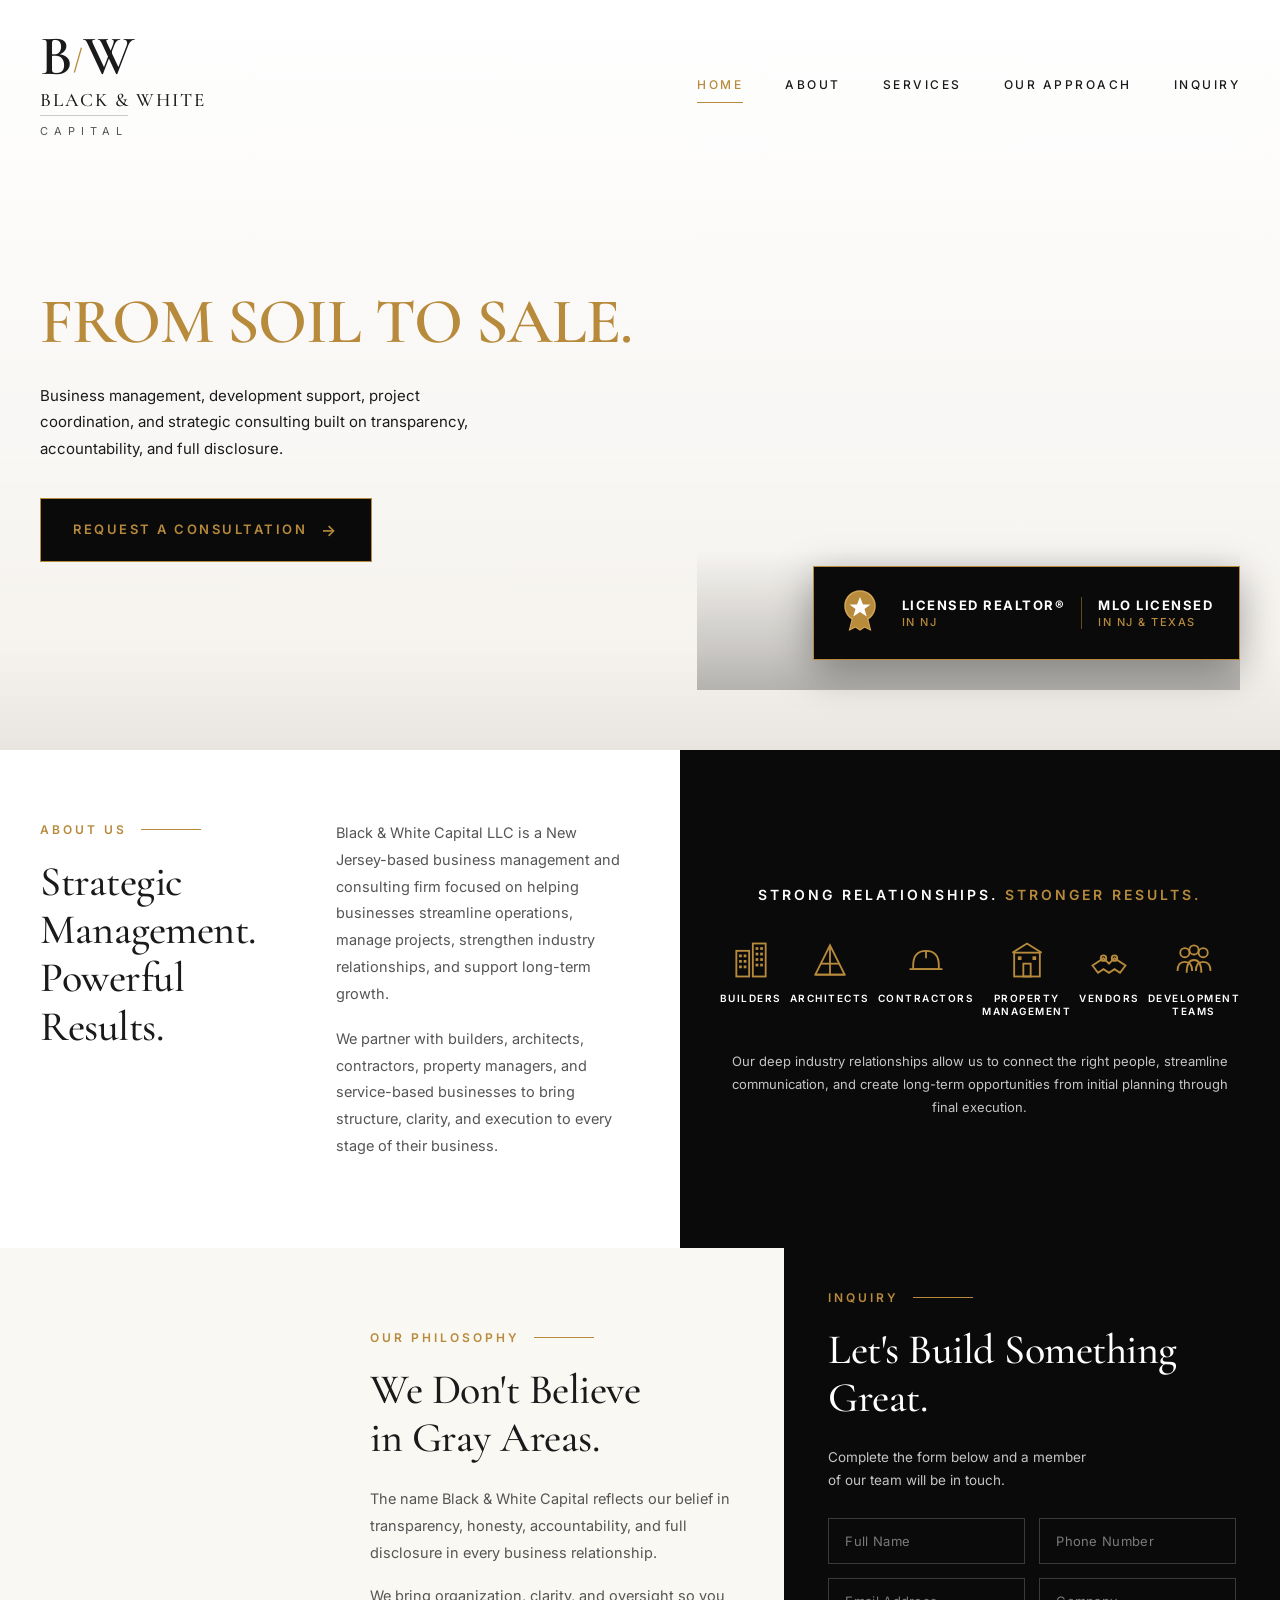
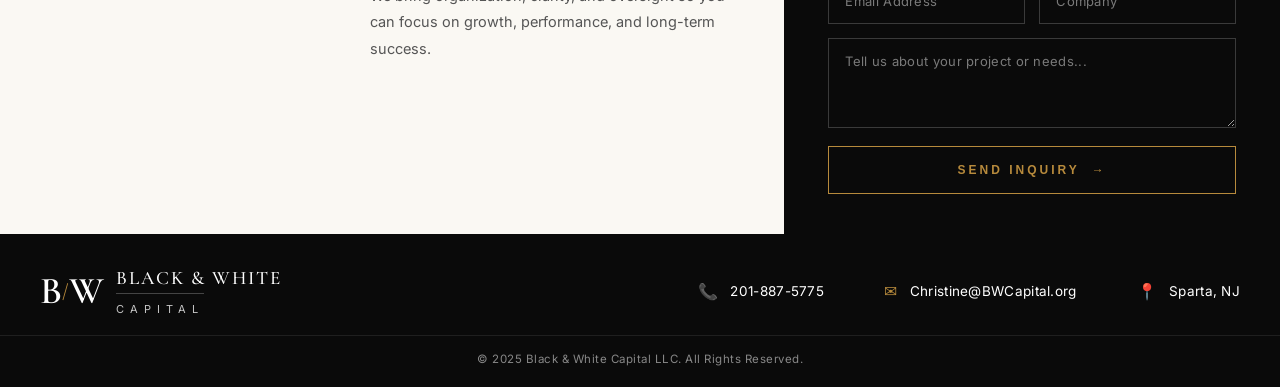
==== index.html @ f77f389d "Initial site: Black & White Capital landing page with inquiry form" ====
<!DOCTYPE html>
<html lang="en">
<head>
<meta charset="UTF-8">
<meta name="viewport" content="width=device-width, initial-scale=1.0">
<title>Black & White Capital — Strategic Business Management & Consulting</title>
<link rel="preconnect" href="https://fonts.googleapis.com">
<link rel="preconnect" href="https://fonts.gstatic.com" crossorigin>
<link href="https://fonts.googleapis.com/css2?family=Cormorant+Garamond:wght@400;500;600;700&family=Inter:wght@300;400;500;600;700&display=swap" rel="stylesheet">
<link rel="stylesheet" href="styles.css">
</head>
<body>

<!-- ===================== HEADER ===================== -->
<header class="site-header">
    <div class="container header-inner">
        <a href="#home" class="brand">
            <div class="brand-monogram">
                <span class="b">B</span><span class="amp">/</span><span class="w">W</span>
            </div>
            <div class="brand-text">
                <div class="brand-name">BLACK &amp; WHITE</div>
                <div class="brand-sub">CAPITAL</div>
            </div>
        </a>
        <nav class="nav">
            <a href="#home" class="active">HOME</a>
            <a href="#about">ABOUT</a>
            <a href="#services">SERVICES</a>
            <a href="#approach">OUR APPROACH</a>
            <a href="#inquiry">INQUIRY</a>
        </nav>
    </div>
</header>

<!-- ===================== HERO ===================== -->
<section class="hero" id="home">
    <div class="hero-bg"></div>
    <div class="hero-overlay"></div>

    <div class="container hero-grid">
        <div class="hero-copy">
            <h1 class="hero-title">FROM SOIL TO SALE.</h1>
            <p class="hero-lead">
                Business management, development support,
                project coordination, and strategic consulting
                built on transparency, accountability,
                and full disclosure.
            </p>
            <a href="#inquiry" class="btn btn-primary">
                REQUEST A CONSULTATION <span class="arrow">&rarr;</span>
            </a>
        </div>

        <div class="hero-portrait">
            <div class="portrait-img" aria-hidden="true"></div>
            <div class="license-badge">
                <div class="badge-seal" aria-hidden="true">
                    <svg viewBox="0 0 64 64" width="48" height="48">
                        <circle cx="32" cy="28" r="20" fill="#b78a3c" stroke="#d4a558" stroke-width="2"/>
                        <path d="M32 16 L36 26 L46 26 L38 32 L41 42 L32 36 L23 42 L26 32 L18 26 L28 26 Z" fill="#fff"/>
                        <path d="M22 44 L18 60 L26 56 L32 60 L38 56 L46 60 L42 44" fill="#b78a3c" stroke="#d4a558" stroke-width="1.5"/>
                    </svg>
                </div>
                <div class="badge-lines">
                    <div class="badge-row">
                        <div class="badge-title">LICENSED REALTOR&reg;</div>
                        <div class="badge-sub">IN NJ</div>
                    </div>
                    <div class="badge-divider"></div>
                    <div class="badge-row">
                        <div class="badge-title">MLO LICENSED</div>
                        <div class="badge-sub">IN NJ &amp; TEXAS</div>
                    </div>
                </div>
            </div>
        </div>
    </div>
</section>

<!-- ===================== ABOUT + RELATIONSHIPS ===================== -->
<section class="about-strip" id="about">
    <div class="container about-grid">
        <div class="about-copy">
            <div class="eyebrow">ABOUT US <span class="rule"></span></div>
            <h2 class="section-title">Strategic Management.<br>Powerful Results.</h2>
        </div>

        <div class="about-text">
            <p>
                Black &amp; White Capital LLC is a New Jersey-based business
                management and consulting firm focused on helping businesses
                streamline operations, manage projects, strengthen industry
                relationships, and support long-term growth.
            </p>
            <p>
                We partner with builders, architects, contractors, property managers,
                and service-based businesses to bring structure, clarity, and
                execution to every stage of their business.
            </p>
        </div>

        <aside class="relationships" id="services">
            <h3 class="rel-title">
                STRONG RELATIONSHIPS. <span class="gold">STRONGER RESULTS.</span>
            </h3>

            <div class="rel-icons">
                <div class="rel-item">
                    <svg viewBox="0 0 48 48" class="rel-svg" aria-hidden="true">
                        <rect x="8" y="14" width="14" height="28" fill="none" stroke="#b78a3c" stroke-width="2"/>
                        <rect x="26" y="6" width="14" height="36" fill="none" stroke="#b78a3c" stroke-width="2"/>
                        <rect x="11" y="18" width="3" height="3" fill="#b78a3c"/>
                        <rect x="16" y="18" width="3" height="3" fill="#b78a3c"/>
                        <rect x="11" y="24" width="3" height="3" fill="#b78a3c"/>
                        <rect x="16" y="24" width="3" height="3" fill="#b78a3c"/>
                        <rect x="11" y="30" width="3" height="3" fill="#b78a3c"/>
                        <rect x="16" y="30" width="3" height="3" fill="#b78a3c"/>
                        <rect x="29" y="10" width="3" height="3" fill="#b78a3c"/>
                        <rect x="34" y="10" width="3" height="3" fill="#b78a3c"/>
                        <rect x="29" y="16" width="3" height="3" fill="#b78a3c"/>
                        <rect x="34" y="16" width="3" height="3" fill="#b78a3c"/>
                        <rect x="29" y="22" width="3" height="3" fill="#b78a3c"/>
                        <rect x="34" y="22" width="3" height="3" fill="#b78a3c"/>
                        <rect x="29" y="28" width="3" height="3" fill="#b78a3c"/>
                        <rect x="34" y="28" width="3" height="3" fill="#b78a3c"/>
                    </svg>
                    <span>BUILDERS</span>
                </div>
                <div class="rel-item">
                    <svg viewBox="0 0 48 48" class="rel-svg" aria-hidden="true">
                        <path d="M8 40 L24 8 L40 40 Z" fill="none" stroke="#b78a3c" stroke-width="2"/>
                        <line x1="14" y1="28" x2="34" y2="28" stroke="#b78a3c" stroke-width="2"/>
                        <line x1="24" y1="8" x2="24" y2="40" stroke="#b78a3c" stroke-width="2"/>
                        <line x1="8" y1="40" x2="40" y2="40" stroke="#b78a3c" stroke-width="2"/>
                    </svg>
                    <span>ARCHITECTS</span>
                </div>
                <div class="rel-item">
                    <svg viewBox="0 0 48 48" class="rel-svg" aria-hidden="true">
                        <path d="M10 30 Q10 14 24 14 Q38 14 38 30 L38 34 L10 34 Z" fill="none" stroke="#b78a3c" stroke-width="2"/>
                        <line x1="6" y1="34" x2="42" y2="34" stroke="#b78a3c" stroke-width="2"/>
                        <line x1="24" y1="14" x2="24" y2="22" stroke="#b78a3c" stroke-width="2"/>
                    </svg>
                    <span>CONTRACTORS</span>
                </div>
                <div class="rel-item">
                    <svg viewBox="0 0 48 48" class="rel-svg" aria-hidden="true">
                        <rect x="10" y="16" width="28" height="26" fill="none" stroke="#b78a3c" stroke-width="2"/>
                        <path d="M8 16 L24 6 L40 16" fill="none" stroke="#b78a3c" stroke-width="2"/>
                        <rect x="20" y="28" width="8" height="14" fill="none" stroke="#b78a3c" stroke-width="2"/>
                        <rect x="14" y="20" width="4" height="4" fill="#b78a3c"/>
                        <rect x="30" y="20" width="4" height="4" fill="#b78a3c"/>
                    </svg>
                    <span>PROPERTY<br>MANAGEMENT</span>
                </div>
                <div class="rel-item">
                    <svg viewBox="0 0 48 48" class="rel-svg" aria-hidden="true">
                        <path d="M6 30 L18 22 L24 28 L30 22 L42 30 L36 38 L30 34 L24 38 L18 34 L12 38 Z" fill="none" stroke="#b78a3c" stroke-width="2"/>
                        <circle cx="18" cy="22" r="3" fill="none" stroke="#b78a3c" stroke-width="2"/>
                        <circle cx="30" cy="22" r="3" fill="none" stroke="#b78a3c" stroke-width="2"/>
                    </svg>
                    <span>VENDORS</span>
                </div>
                <div class="rel-item">
                    <svg viewBox="0 0 48 48" class="rel-svg" aria-hidden="true">
                        <circle cx="14" cy="16" r="5" fill="none" stroke="#b78a3c" stroke-width="2"/>
                        <circle cx="24" cy="13" r="5" fill="none" stroke="#b78a3c" stroke-width="2"/>
                        <circle cx="34" cy="16" r="5" fill="none" stroke="#b78a3c" stroke-width="2"/>
                        <path d="M6 36 Q6 26 14 26 Q22 26 22 36" fill="none" stroke="#b78a3c" stroke-width="2"/>
                        <path d="M16 38 Q16 24 24 24 Q32 24 32 38" fill="none" stroke="#b78a3c" stroke-width="2"/>
                        <path d="M26 36 Q26 26 34 26 Q42 26 42 36" fill="none" stroke="#b78a3c" stroke-width="2"/>
                    </svg>
                    <span>DEVELOPMENT<br>TEAMS</span>
                </div>
            </div>

            <p class="rel-text">
                Our deep industry relationships allow us to connect the right people,
                streamline communication, and create long-term opportunities
                from initial planning through final execution.
            </p>
        </aside>
    </div>
</section>

<!-- ===================== PHILOSOPHY + INQUIRY ===================== -->
<section class="philosophy-strip" id="approach">
    <div class="container philo-grid">
        <div class="philo-image" aria-hidden="true"></div>

        <div class="philo-copy">
            <div class="eyebrow">OUR PHILOSOPHY <span class="rule"></span></div>
            <h2 class="section-title">We Don't Believe<br>in Gray Areas.</h2>
            <p>
                The name Black &amp; White Capital reflects our
                belief in transparency, honesty, accountability,
                and full disclosure in every business relationship.
            </p>
            <p>
                We bring organization, clarity, and oversight so
                you can focus on growth, performance,
                and long-term success.
            </p>
        </div>

        <div class="inquiry" id="inquiry">
            <div class="eyebrow">INQUIRY <span class="rule"></span></div>
            <h2 class="section-title light">Let's Build Something Great.</h2>
            <p class="inquiry-lead">
                Complete the form below and a member<br>of our team will be in touch.
            </p>

            <form class="inquiry-form"
                  action="https://formsubmit.co/Christine@BWCapital.org"
                  method="POST">

                <!-- FormSubmit configuration (hidden) -->
                <input type="hidden" name="_subject" value="New Inquiry from BWCapital.org">
                <input type="hidden" name="_template" value="table">
                <input type="hidden" name="_captcha" value="true">
                <input type="hidden" name="_next" value="https://bwcapital.org/thank-you.html">
                <input type="hidden" name="_autoresponse" value="Thank you for reaching out to Black & White Capital. Christine has received your inquiry and will be in touch within 1-2 business days.&#10;&#10;-- Black & White Capital LLC">
                <!-- Honeypot anti-spam field (must remain empty) -->
                <input type="text" name="_honey" style="display:none">

                <input type="text"  name="Full Name"     placeholder="Full Name"     required>
                <input type="tel"   name="Phone Number"  placeholder="Phone Number"  required>
                <input type="email" name="Email Address" placeholder="Email Address" required>
                <input type="text"  name="Company"       placeholder="Company">
                <textarea           name="Project Details" placeholder="Tell us about your project or needs..."></textarea>
                <button type="submit">SEND INQUIRY <span class="arrow">&rarr;</span></button>
            </form>
        </div>
    </div>
</section>

<!-- ===================== FOOTER ===================== -->
<footer class="site-footer">
    <div class="container footer-inner">
        <div class="footer-brand">
            <div class="brand-monogram small">
                <span class="b">B</span><span class="amp">/</span><span class="w">W</span>
            </div>
            <div class="brand-text">
                <div class="brand-name">BLACK &amp; WHITE</div>
                <div class="brand-sub">CAPITAL</div>
            </div>
        </div>

        <div class="footer-contact">
            <a href="tel:2018875775" class="contact-item">
                <span class="contact-icon">&#128222;</span>
                <span>201-887-5775</span>
            </a>
            <a href="mailto:Christine@BWCapital.org" class="contact-item">
                <span class="contact-icon">&#9993;</span>
                <span>Christine@BWCapital.org</span>
            </a>
            <div class="contact-item">
                <span class="contact-icon">&#128205;</span>
                <span>Sparta, NJ</span>
            </div>
        </div>
    </div>
    <div class="footer-copy">
        &copy; 2025 Black &amp; White Capital LLC. All Rights Reserved.
    </div>
</footer>

</body>
</html>
---- styles.css ----
/* =====================================================
   Black & White Capital — Stylesheet
   ===================================================== */

:root {
    --gold: #b78a3c;
    --gold-light: #d4a558;
    --gold-soft: #c69846;
    --black: #0a0a0a;
    --near-black: #111111;
    --dark: #1a1a1a;
    --gray-900: #2a2a2a;
    --gray-700: #555;
    --gray-500: #888;
    --gray-300: #c5c5c5;
    --gray-100: #f4f1ec;
    --cream: #faf8f3;
    --white: #ffffff;
    --serif: 'Cormorant Garamond', Georgia, 'Times New Roman', serif;
    --sans: 'Inter', system-ui, -apple-system, Arial, sans-serif;
}

* { box-sizing: border-box; }

html, body {
    margin: 0;
    padding: 0;
    background: var(--white);
    color: var(--dark);
    font-family: var(--sans);
    font-size: 15px;
    line-height: 1.65;
    -webkit-font-smoothing: antialiased;
    -moz-osx-font-smoothing: grayscale;
}

a { color: inherit; text-decoration: none; }

img { max-width: 100%; display: block; }

.container {
    max-width: 1280px;
    margin: 0 auto;
    padding: 0 40px;
}

/* =====================================================
   SHARED ELEMENTS
   ===================================================== */
.eyebrow {
    display: flex;
    align-items: center;
    gap: 14px;
    color: var(--gold);
    font-size: 12px;
    letter-spacing: 3px;
    font-weight: 600;
    text-transform: uppercase;
    margin-bottom: 18px;
}
.eyebrow .rule {
    height: 1px;
    width: 60px;
    background: var(--gold);
    display: inline-block;
}

.section-title {
    font-family: var(--serif);
    font-weight: 500;
    font-size: 42px;
    line-height: 1.15;
    color: var(--dark);
    margin: 0 0 24px;
    letter-spacing: -0.5px;
}
.section-title.light { color: var(--white); }

.gold { color: var(--gold); }

.btn {
    display: inline-flex;
    align-items: center;
    gap: 14px;
    padding: 18px 32px;
    font-family: var(--sans);
    font-size: 13px;
    font-weight: 600;
    letter-spacing: 2.5px;
    text-transform: uppercase;
    cursor: pointer;
    border: none;
    transition: all 0.25s ease;
}
.btn-primary {
    background: var(--black);
    color: var(--gold);
    border: 1px solid var(--gold);
}
.btn-primary:hover {
    background: var(--gold);
    color: var(--black);
}
.btn .arrow {
    font-size: 16px;
    transition: transform 0.25s ease;
}
.btn:hover .arrow { transform: translateX(4px); }

/* =====================================================
   HEADER
   ===================================================== */
.site-header {
    position: absolute;
    top: 0;
    left: 0;
    right: 0;
    z-index: 50;
    padding: 28px 0 0;
}
.header-inner {
    display: flex;
    align-items: center;
    justify-content: space-between;
}
.brand {
    display: flex;
    flex-direction: column;
    align-items: flex-start;
}
.brand-monogram {
    font-family: var(--serif);
    font-weight: 600;
    font-size: 56px;
    line-height: 1;
    letter-spacing: -2px;
    color: var(--dark);
    display: flex;
    align-items: baseline;
}
.brand-monogram.small { font-size: 38px; color: var(--white); }
.brand-monogram .amp {
    font-size: 0.5em;
    color: var(--gold);
    margin: 0 2px;
    transform: translateY(-6px);
    display: inline-block;
}
.brand-text { margin-top: 6px; }
.brand-name {
    font-family: var(--serif);
    font-size: 19px;
    font-weight: 500;
    letter-spacing: 2px;
    color: var(--dark);
    line-height: 1;
}
.brand-sub {
    font-family: var(--sans);
    font-size: 11px;
    font-weight: 400;
    letter-spacing: 6px;
    color: var(--gray-700);
    margin-top: 6px;
    padding-top: 6px;
    border-top: 1px solid #ccc;
    display: inline-block;
    padding-right: 0;
    width: auto;
}

.nav {
    display: flex;
    gap: 42px;
}
.nav a {
    font-size: 12px;
    letter-spacing: 2.5px;
    font-weight: 500;
    color: var(--dark);
    padding: 6px 0;
    position: relative;
    transition: color 0.2s;
}
.nav a:hover { color: var(--gold); }
.nav a.active { color: var(--gold); }
.nav a.active::after {
    content: "";
    position: absolute;
    bottom: -2px;
    left: 0;
    right: 0;
    height: 1px;
    background: var(--gold);
}

/* =====================================================
   HERO
   ===================================================== */
.hero {
    position: relative;
    min-height: 620px;
    padding: 130px 0 60px;
    overflow: hidden;
    background: linear-gradient(180deg, #ffffff 0%, #f4f1ec 100%);
}
.hero-bg {
    position: absolute;
    bottom: 0;
    left: 0;
    right: 0;
    height: 360px;
    background-image: url('https://images.unsplash.com/photo-1522083165195-3424ed129620?auto=format&fit=crop&w=1920&q=80');
    background-size: cover;
    background-position: center bottom;
    filter: grayscale(100%) contrast(1.05);
    opacity: 0.95;
    z-index: 1;
}
.hero-bg::after {
    content: "";
    position: absolute;
    inset: 0;
    background: linear-gradient(180deg, rgba(244,241,236,0.7) 0%, rgba(244,241,236,0) 30%, rgba(244,241,236,0) 70%, rgba(0,0,0,0.05) 100%);
}
.hero-overlay {
    position: absolute;
    inset: 0;
    z-index: 2;
    pointer-events: none;
}
.hero-grid {
    position: relative;
    z-index: 5;
    display: grid;
    grid-template-columns: 1.1fr 1fr;
    gap: 60px;
    align-items: center;
}
.hero-copy {
    padding-top: 30px;
}
.hero-title {
    font-family: var(--serif);
    font-weight: 600;
    font-size: 64px;
    line-height: 1.05;
    color: var(--gold);
    letter-spacing: -1px;
    margin: 0 0 28px;
}
.hero-lead {
    color: var(--dark);
    font-size: 15px;
    max-width: 460px;
    margin: 0 0 36px;
    line-height: 1.75;
}

.hero-portrait {
    position: relative;
    height: 560px;
    align-self: stretch;
}
.portrait-img {
    position: absolute;
    inset: 0;
    background-image: url('https://images.unsplash.com/photo-1573496359142-b8d87734a5a2?auto=format&fit=crop&w=900&q=85');
    background-size: cover;
    background-position: center 20%;
    filter: contrast(1.05) saturate(1.05);
}
.portrait-img::after {
    content: "";
    position: absolute;
    inset: 0;
    background: linear-gradient(180deg, rgba(255,255,255,0.15) 0%, rgba(255,255,255,0) 25%, rgba(0,0,0,0) 75%, rgba(0,0,0,0.25) 100%);
}

.license-badge {
    position: absolute;
    bottom: 30px;
    right: 0;
    background: var(--black);
    color: var(--white);
    padding: 18px 26px 18px 22px;
    display: flex;
    align-items: center;
    gap: 18px;
    border: 1px solid var(--gold);
    box-shadow: 0 12px 40px rgba(0,0,0,0.35);
}
.badge-seal { flex-shrink: 0; }
.badge-lines {
    display: flex;
    align-items: center;
    gap: 16px;
}
.badge-row { line-height: 1.25; }
.badge-title {
    font-size: 13px;
    font-weight: 700;
    letter-spacing: 1.5px;
    color: var(--white);
}
.badge-sub {
    font-size: 11px;
    font-weight: 500;
    letter-spacing: 1.5px;
    color: var(--gold);
    margin-top: 3px;
}
.badge-divider {
    width: 1px;
    height: 32px;
    background: var(--gold);
    opacity: 0.5;
}

/* =====================================================
   ABOUT + RELATIONSHIPS
   ===================================================== */
.about-strip {
    background: var(--white);
    padding: 0;
}
.about-grid {
    display: grid;
    grid-template-columns: 0.9fr 1.2fr 1.5fr;
    gap: 60px;
    padding: 70px 40px;
    align-items: start;
}
.about-copy {
    padding-right: 20px;
}
.about-text p {
    color: var(--gray-700);
    font-size: 14.5px;
    margin: 0 0 18px;
    line-height: 1.85;
}

.relationships {
    background: var(--black);
    color: var(--white);
    padding: 40px 40px 36px;
    margin: -70px -40px -70px 0;
    align-self: stretch;
    display: flex;
    flex-direction: column;
    justify-content: center;
}
.rel-title {
    font-family: var(--sans);
    font-size: 14px;
    font-weight: 600;
    letter-spacing: 3px;
    text-align: center;
    margin: 0 0 32px;
    color: var(--white);
}
.rel-icons {
    display: grid;
    grid-template-columns: repeat(6, 1fr);
    gap: 8px;
    margin-bottom: 32px;
}
.rel-item {
    display: flex;
    flex-direction: column;
    align-items: center;
    gap: 10px;
    text-align: center;
    color: var(--white);
    font-size: 10px;
    letter-spacing: 1.5px;
    font-weight: 600;
    line-height: 1.3;
}
.rel-svg {
    width: 44px;
    height: 44px;
}
.rel-text {
    color: var(--gray-300);
    font-size: 13px;
    line-height: 1.75;
    text-align: center;
    margin: 0;
    max-width: 640px;
    margin: 0 auto;
}

/* =====================================================
   PHILOSOPHY + INQUIRY
   ===================================================== */
.philosophy-strip {
    background: var(--cream);
    padding: 0;
}
.philo-grid {
    display: grid;
    grid-template-columns: 280px 1.2fr 1.5fr;
    gap: 50px;
    padding: 70px 40px;
    align-items: start;
}
.philo-image {
    background-image: url('https://images.unsplash.com/photo-1503387762-592deb58ef4e?auto=format&fit=crop&w=800&q=80');
    background-size: cover;
    background-position: center;
    width: 100%;
    height: 100%;
    min-height: 320px;
    filter: saturate(1.1);
}
.philo-copy {
    padding-top: 10px;
}
.philo-copy p {
    color: var(--gray-700);
    font-size: 14.5px;
    margin: 0 0 16px;
    line-height: 1.85;
}

.inquiry {
    background: var(--black);
    color: var(--white);
    padding: 40px 44px;
    margin: -70px -40px -70px 0;
    align-self: stretch;
}
.inquiry .eyebrow { color: var(--gold); }
.inquiry .eyebrow .rule { background: var(--gold); }
.inquiry-lead {
    color: var(--gray-300);
    font-size: 13.5px;
    margin: 0 0 26px;
    line-height: 1.7;
}
.inquiry-form {
    display: grid;
    grid-template-columns: 1fr 1fr;
    gap: 14px;
}
.inquiry-form input,
.inquiry-form textarea {
    background: transparent;
    border: 1px solid #3a3a3a;
    color: var(--white);
    padding: 14px 16px;
    font-family: var(--sans);
    font-size: 13px;
    width: 100%;
    transition: border-color 0.2s;
}
.inquiry-form input:focus,
.inquiry-form textarea:focus {
    outline: none;
    border-color: var(--gold);
}
.inquiry-form input::placeholder,
.inquiry-form textarea::placeholder {
    color: #7a7a7a;
    font-family: var(--sans);
    letter-spacing: 0.3px;
}
.inquiry-form textarea {
    grid-column: span 2;
    min-height: 90px;
    resize: vertical;
    font-family: var(--sans);
}
.inquiry-form button {
    grid-column: span 2;
    margin-top: 4px;
    background: transparent;
    color: var(--gold);
    border: 1px solid var(--gold);
    padding: 16px;
    letter-spacing: 3px;
    font-size: 12px;
    font-weight: 700;
    cursor: pointer;
    display: flex;
    align-items: center;
    justify-content: center;
    gap: 12px;
    transition: all 0.25s ease;
}
.inquiry-form button:hover {
    background: var(--gold);
    color: var(--black);
}

/* =====================================================
   FOOTER
   ===================================================== */
.site-footer {
    background: var(--black);
    color: var(--white);
    padding: 28px 0 18px;
}
.footer-inner {
    display: grid;
    grid-template-columns: auto 1fr;
    gap: 60px;
    align-items: center;
}
.footer-brand {
    display: flex;
    align-items: center;
    gap: 14px;
}
.footer-brand .brand-monogram { color: var(--white); font-size: 38px; }
.footer-brand .brand-name { color: var(--white); }
.footer-brand .brand-sub {
    color: var(--gray-300);
    border-color: #444;
}

.footer-contact {
    display: flex;
    align-items: center;
    justify-content: flex-end;
    gap: 60px;
    flex-wrap: wrap;
}
.contact-item {
    display: flex;
    align-items: center;
    gap: 12px;
    font-size: 13.5px;
    color: var(--white);
    letter-spacing: 0.3px;
}
.contact-icon {
    color: var(--gold);
    font-size: 16px;
}

.footer-copy {
    text-align: center;
    color: var(--gray-500);
    font-size: 11.5px;
    letter-spacing: 0.5px;
    padding-top: 14px;
    margin-top: 14px;
    border-top: 1px solid #1f1f1f;
}

/* =====================================================
   RESPONSIVE
   ===================================================== */
@media (max-width: 1100px) {
    .about-grid { grid-template-columns: 1fr 1fr; }
    .relationships { grid-column: span 2; margin: 30px 0 0; }
    .philo-grid { grid-template-columns: 240px 1fr; }
    .inquiry { grid-column: span 2; margin: 30px 0 0; }
}

@media (max-width: 820px) {
    .container { padding: 0 24px; }
    .nav { display: none; }
    .hero-grid { grid-template-columns: 1fr; gap: 30px; }
    .hero-portrait { height: 460px; }
    .hero-title { font-size: 48px; }
    .section-title { font-size: 32px; }
    .about-grid {
        grid-template-columns: 1fr;
        padding: 50px 24px;
        gap: 30px;
    }
    .relationships { grid-column: span 1; margin: 20px -24px -50px; padding: 36px 24px; }
    .rel-icons { grid-template-columns: repeat(3, 1fr); gap: 24px 8px; }
    .philo-grid {
        grid-template-columns: 1fr;
        padding: 50px 24px;
        gap: 30px;
    }
    .philo-image { min-height: 220px; }
    .inquiry { grid-column: span 1; margin: 20px -24px -50px; padding: 36px 24px; }
    .footer-inner { grid-template-columns: 1fr; gap: 24px; text-align: center; }
    .footer-brand { justify-content: center; }
    .footer-contact { justify-content: center; gap: 28px; }
}

@media (max-width: 480px) {
    .hero-title { font-size: 38px; }
    .hero { padding-top: 110px; }
    .license-badge {
        right: 10px;
        bottom: 10px;
        padding: 12px 14px;
    }
    .badge-lines { gap: 10px; }
    .badge-title { font-size: 11px; }
    .badge-sub { font-size: 10px; }
    .inquiry-form { grid-template-columns: 1fr; }
    .inquiry-form textarea,
    .inquiry-form button { grid-column: span 1; }
}
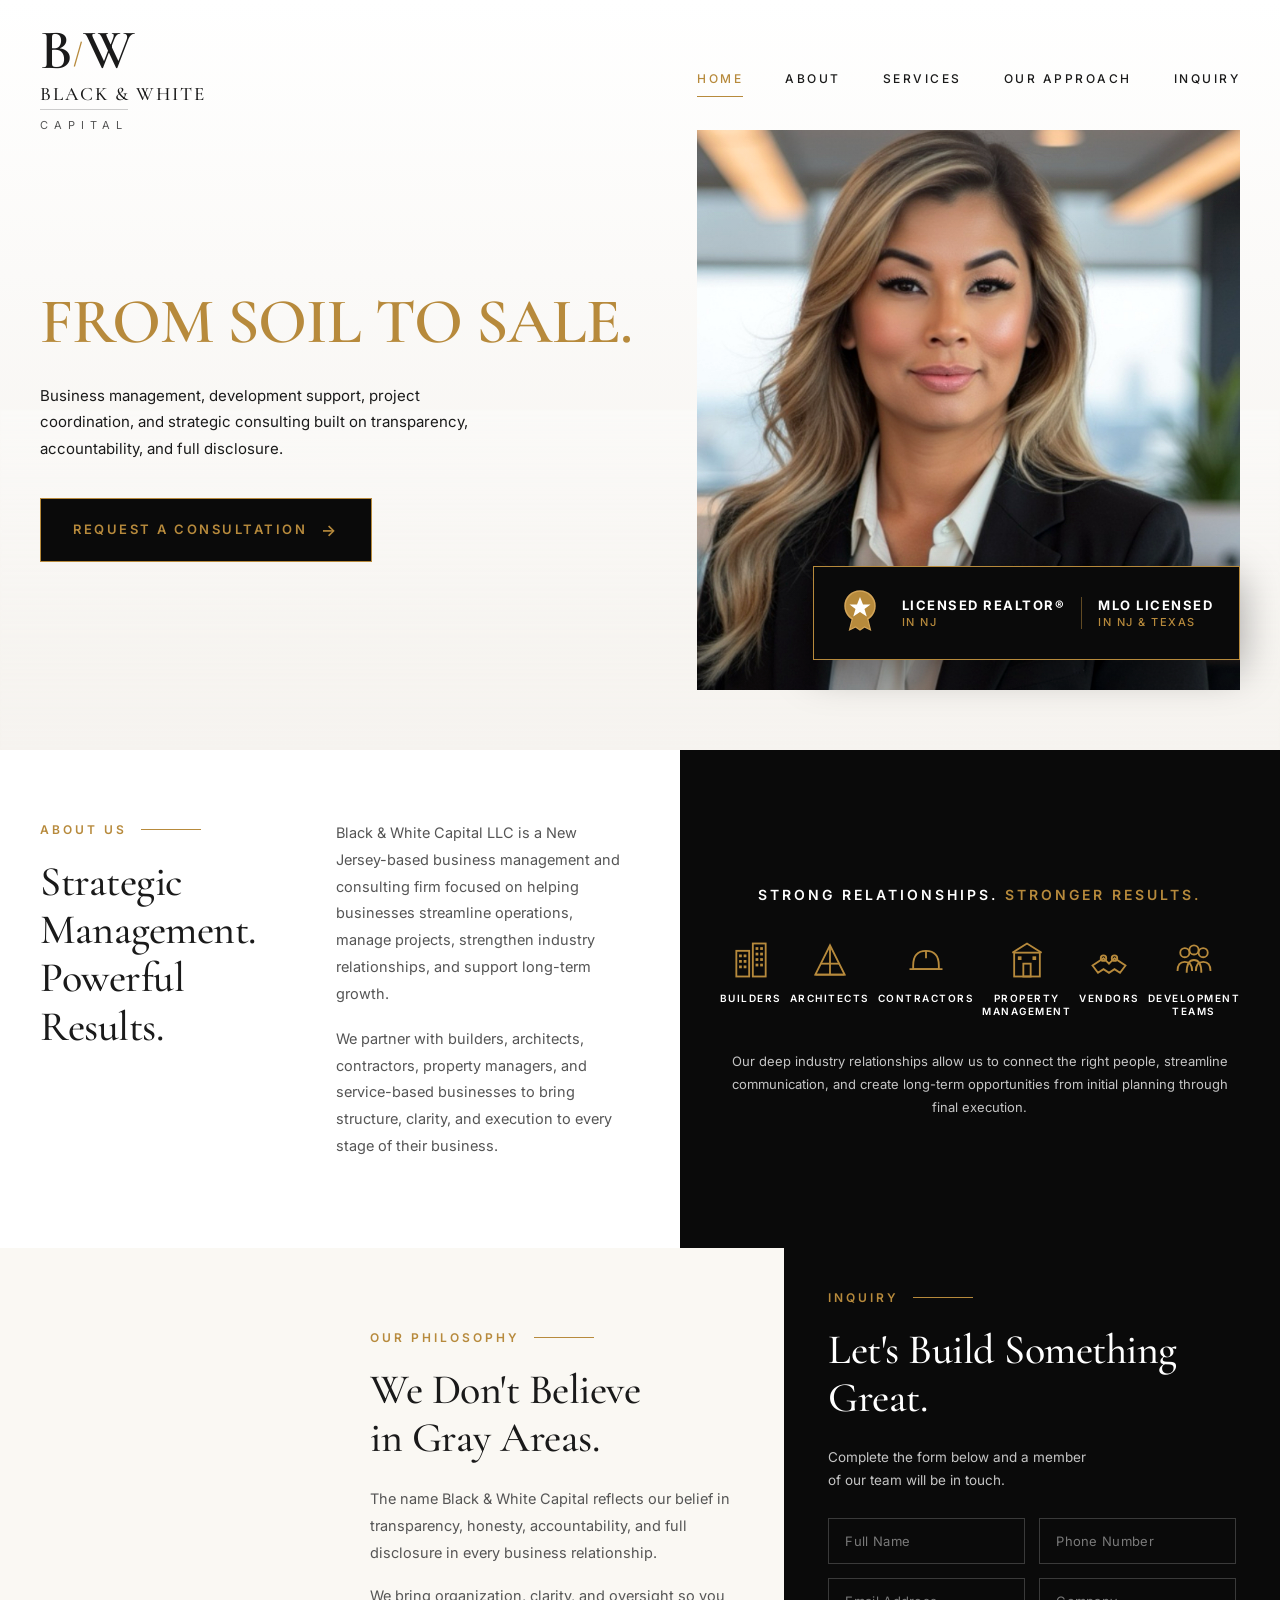
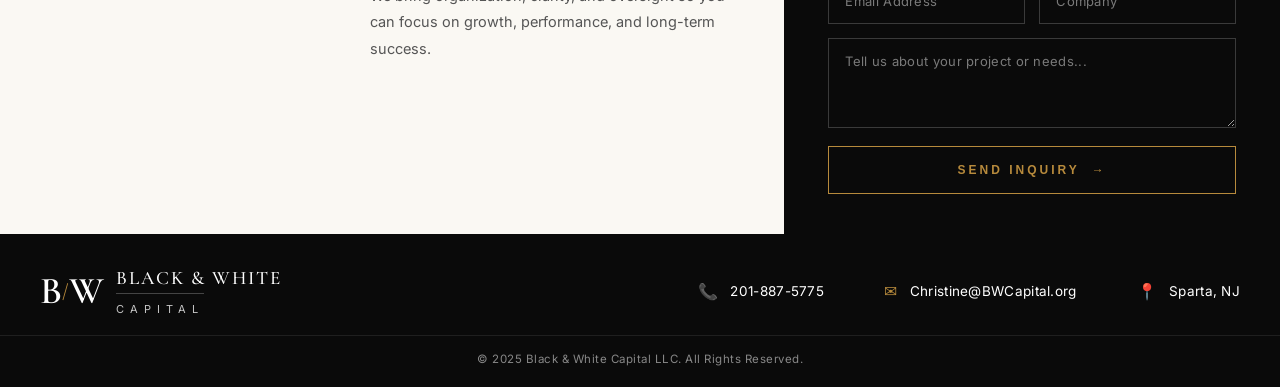
==== commit d9bbebf0: "Make header fixed; fade in white bg with blur on scroll" ====
--- a/index.html
+++ b/index.html
@@ -268,5 +268,17 @@
     </div>
 </footer>
 
+<script>
+    (function() {
+        const header = document.querySelector('.site-header');
+        const onScroll = () => {
+            if (window.scrollY > 40) header.classList.add('scrolled');
+            else header.classList.remove('scrolled');
+        };
+        window.addEventListener('scroll', onScroll, { passive: true });
+        onScroll();
+    })();
+</script>
+
 </body>
 </html>
--- a/styles.css
+++ b/styles.css
@@ -111,13 +111,27 @@
    HEADER
    ===================================================== */
 .site-header {
-    position: absolute;
+    position: fixed;
     top: 0;
     left: 0;
     right: 0;
-    z-index: 50;
-    padding: 28px 0 0;
-}
+    z-index: 100;
+    padding: 22px 0;
+    background: transparent;
+    transition: background 0.3s ease, box-shadow 0.3s ease, padding 0.3s ease, border-color 0.3s ease;
+    border-bottom: 1px solid transparent;
+}
+.site-header.scrolled {
+    background: rgba(255, 255, 255, 0.96);
+    backdrop-filter: saturate(180%) blur(12px);
+    -webkit-backdrop-filter: saturate(180%) blur(12px);
+    box-shadow: 0 1px 20px rgba(0, 0, 0, 0.06);
+    padding: 14px 0;
+    border-bottom-color: rgba(0, 0, 0, 0.05);
+}
+.site-header.scrolled .brand-monogram { font-size: 42px; }
+.site-header.scrolled .brand-name { font-size: 16px; }
+.site-header.scrolled .brand-sub { font-size: 10px; letter-spacing: 5px; }
 .header-inner {
     display: flex;
     align-items: center;
@@ -209,19 +223,24 @@
     bottom: 0;
     left: 0;
     right: 0;
-    height: 360px;
+    height: 340px;
     background-image: url('https://images.unsplash.com/photo-1522083165195-3424ed129620?auto=format&fit=crop&w=1920&q=80');
     background-size: cover;
     background-position: center bottom;
-    filter: grayscale(100%) contrast(1.05);
-    opacity: 0.95;
+    filter: grayscale(100%) contrast(0.85) brightness(1.15) blur(1px);
+    opacity: 0.35;
     z-index: 1;
 }
 .hero-bg::after {
     content: "";
     position: absolute;
     inset: 0;
-    background: linear-gradient(180deg, rgba(244,241,236,0.7) 0%, rgba(244,241,236,0) 30%, rgba(244,241,236,0) 70%, rgba(0,0,0,0.05) 100%);
+    background:
+        linear-gradient(180deg,
+            rgba(255,255,255,0.85) 0%,
+            rgba(255,255,255,0.55) 35%,
+            rgba(244,241,236,0.35) 70%,
+            rgba(244,241,236,0.55) 100%);
 }
 .hero-overlay {
     position: absolute;
@@ -265,9 +284,9 @@
 .portrait-img {
     position: absolute;
     inset: 0;
-    background-image: url('https://images.unsplash.com/photo-1573496359142-b8d87734a5a2?auto=format&fit=crop&w=900&q=85');
+    background-image: url('images/christine.png');
     background-size: cover;
-    background-position: center 20%;
+    background-position: center 15%;
     filter: contrast(1.05) saturate(1.05);
 }
 .portrait-img::after {
